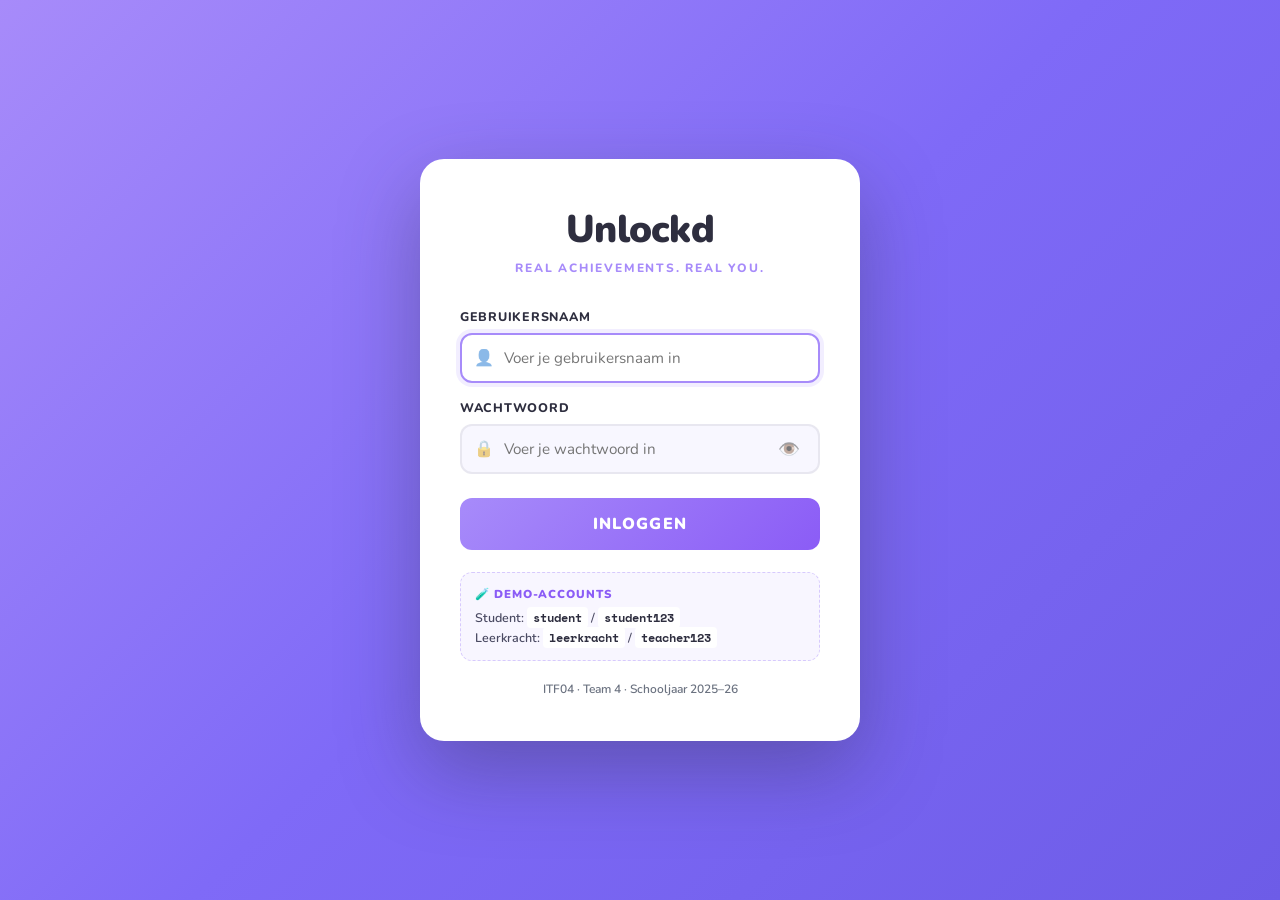
==== achievements.html @ dc53a1f3 "added frontend files from group members" ====
<!DOCTYPE html>
<html lang="nl">
<head>
    <meta charset="UTF-8">
    <meta name="viewport" content="width=device-width, initial-scale=1.0">
    <title>Unlockd – Student Dashboard</title>
    <link rel="stylesheet" href="interface.css">
    <script>
        // TOEGANGSCONTROLE: studenten OF leerkracht-in-preview-modus
        (function () {
            try {
                const sessionData = localStorage.getItem('unlockd_user');
                if (!sessionData) { window.location.replace('login.html'); return; }
                const u = JSON.parse(sessionData);
                if (!u || !u.role) {
                    localStorage.removeItem('unlockd_user');
                    window.location.replace('login.html'); return;
                }
                if (u.role === 'teacher') {
                    if (localStorage.getItem('unlockd_teacher_preview') !== '1') {
                        window.location.replace('teacher.html'); return;
                    }
                    return;
                }
                if (u.role !== 'student') {
                    localStorage.removeItem('unlockd_user');
                    window.location.replace('login.html');
                }
            } catch (e) {
                localStorage.removeItem('unlockd_user');
                window.location.replace('login.html');
            }
        })();
    </script>
    <style>
        .teacher-preview-banner {
            background: linear-gradient(135deg, #3B82F6 0%, #2563EB 100%);
            color: #fff;
            padding: 12px 24px;
            display: flex;
            align-items: center;
            justify-content: space-between;
            gap: 16px;
            flex-wrap: wrap;
            font-weight: 700;
            font-size: 0.9rem;
            box-shadow: 0 4px 12px rgba(59,130,246,0.25);
            position: sticky;
            top: 0;
            z-index: 1100;
        }
        .teacher-preview-banner .preview-info { display: flex; align-items: center; gap: 10px; }
        .teacher-preview-banner .preview-info .preview-icon { font-size: 1.2rem; }
        .teacher-preview-banner .btn-back {
            background: rgba(255,255,255,0.2);
            border: 1px solid rgba(255,255,255,0.4);
            color: #fff;
            font-family: 'Nunito', sans-serif;
            font-weight: 800;
            padding: 8px 16px;
            border-radius: var(--r-pill);
            cursor: pointer;
            transition: all 0.2s;
            text-transform: uppercase;
            letter-spacing: 0.06em;
            font-size: 0.78rem;
        }
        .teacher-preview-banner .btn-back:hover { background: rgba(255,255,255,0.3); transform: translateY(-1px); }
    </style>
</head>
<body>

    <div id="app-container">
        <div id="teacher-preview-banner" class="teacher-preview-banner" style="display:none;">
            <div class="preview-info">
                <span class="preview-icon">👁️</span>
                <span>Voorvertoning Student-weergave — Je bekijkt nu hoe het dashboard er voor studenten uitziet.</span>
            </div>
            <button class="btn-back" onclick="exitStudentPreview()">⬅ Terug naar Dashboard</button>
        </div>

        <nav class="topnav">
            <div class="topnav-inner">
                <div class="nav-left">
                    <img src="Unlockd_logo_no_background1.png" alt="Unlockd" class="nav-logo" onerror="this.style.display='none'">
                    <span class="nav-class-tag">ITF04</span>
                    <span class="nav-role-badge">🎓 Student</span>
                </div>
                <div class="nav-right">
                    <span class="nav-user" id="nav-user">Student</span>
                    <div class="nav-menu">
                        <button class="nav-menu-btn" onclick="toggleUserMenu()">⚙️</button>
                        <div class="user-dropdown" id="user-dropdown">
                            <a href="#" onclick="editProfile(event)">👤 Mijn Profiel</a>
                            <a href="#" onclick="showHelp(event)">❓ Hulp</a>
                            <hr>
                            <a href="login.html" onclick="logout(event)" class="logout-link">🚪 Uitloggen</a>
                        </div>
                    </div>
                </div>
            </div>
        </nav>

        <div class="container">
            <div class="hero">
                <div class="hero-left">
                    <div class="hero-eyebrow">Jouw Dashboard</div>
                    <h1>Achievements <span class="accent">ontdekken</span><br>& je potentieel <span class="accent">unlocken</span></h1>
                    <p class="hero-sub">Volg je voortgang, behaal badges en word de beste versie van jezelf.</p>
                </div>
                <div class="hero-logo-wrap">
                    <img src="Unlockd_logo_no_background1.png" alt="Unlockd" class="hero-logo" onerror="this.style.display='none'">
                </div>
            </div>

            <div class="stats-row">
                <div class="stat-card"><div class="stat-icon-wrap green">✅</div><div class="stat-info"><span class="stat-num" id="cnt-done">0</span><span class="stat-lbl">Behaald</span></div></div>
                <div class="stat-card"><div class="stat-icon-wrap purple">🔄</div><div class="stat-info"><span class="stat-num" id="cnt-progress">0</span><span class="stat-lbl">Bezig</span></div></div>
                <div class="stat-card"><div class="stat-icon-wrap grey">🔒</div><div class="stat-info"><span class="stat-num" id="cnt-locked">0</span><span class="stat-lbl">Vergrendeld</span></div></div>
                <div class="stat-card"><div class="stat-icon-wrap amber">🏆</div><div class="stat-info"><span class="stat-num" id="cnt-total">0</span><span class="stat-lbl">Totaal</span></div></div>
            </div>

            <div class="toolbar">
                <div class="search-wrap">
                    <span class="search-icon">🔍</span>
                    <input class="search-input" type="text" placeholder="Zoek achievement..." id="search-input" oninput="applyFilters()">
                </div>
                <div class="filter-bar">
                    <button class="filter active" onclick="setFilter('all', this)">Alle</button>
                    <button class="filter" onclick="setFilter('done', this)">✅ Behaald</button>
                    <button class="filter" onclick="setFilter('progress', this)">🔄 Bezig</button>
                    <button class="filter" onclick="setFilter('locked', this)">🔒 Vergrendeld</button>
                </div>
            </div>

            <div class="sections" id="sections"></div>
        </div>

        <footer class="site-footer">
            <img src="Unlockd_logo_no_background1.png" alt="Unlockd" class="footer-logo" onerror="this.style.display='none'">
            <span class="footer-text">ITF04 · Team 4 · Schooljaar 2025–26 | Unlockd v1.0</span>
        </footer>
    </div>

    <div id="modal-overlay" class="modal-overlay" onclick="closeAllModals()"></div>

    <div id="profile-modal" class="modal">
        <div class="modal-content">
            <div class="modal-header"><h2>👤 Mijn Profiel</h2><button class="modal-close" onclick="closeModal('profile-modal')">✕</button></div>
            <div class="modal-body">
                <div class="form-group"><label>Voornaam</label><input class="form-input" type="text" id="profile-firstname" placeholder="Voornaam"></div>
                <div class="form-group"><label>Achternaam</label><input class="form-input" type="text" id="profile-lastname" placeholder="Achternaam"></div>
                <div class="form-group"><label>Gebruikersnaam</label><input class="form-input" type="text" id="profile-username" disabled></div>
            </div>
            <div class="modal-footer">
                <button class="btn-secondary" onclick="closeModal('profile-modal')">Sluiten</button>
                <button class="btn-primary" onclick="saveProfile(event)">Opslaan</button>
            </div>
        </div>
    </div>

    <script>
        const currentUser = JSON.parse(localStorage.getItem('unlockd_user') || '{}');
        const isTeacherPreview = currentUser.role === 'teacher' && localStorage.getItem('unlockd_teacher_preview') === '1';

        if (isTeacherPreview) {
            document.getElementById('nav-user').textContent = '👁️ ' + (currentUser.name || 'Leerkracht') + ' (preview)';
            document.getElementById('teacher-preview-banner').style.display = 'flex';
        } else {
            document.getElementById('nav-user').textContent = '👨‍🎓 ' + currentUser.name;
        }

        function exitStudentPreview() {
            localStorage.removeItem('unlockd_teacher_preview');
            window.location.replace('teacher.html');
        }

        const achievementsData = [
            { id: 1,  title: 'De Doorzetter',      status: 'progress', category: '📚 Academisch',          icon: '📈', desc: '3 toetsen op rij verbeterd',             progress: 66  },
            { id: 2,  title: 'Topscore',            status: 'done',     category: '📚 Academisch',          icon: '🎯', desc: '90% of hoger op een toets',              progress: 100 },
            { id: 3,  title: 'Constante Kracht',    status: 'locked',   category: '📚 Academisch',          icon: '💪', desc: '5 toetsen op rij boven 75%',             progress: 0   },
            { id: 4,  title: 'Deadline Master',     status: 'locked',   category: '📚 Academisch',          icon: '⏰', desc: '10 opdrachten op tijd',                  progress: 0   },
            { id: 5,  title: 'Perfecte Planning',   status: 'locked',   category: '📚 Academisch',          icon: '📅', desc: 'Maand lang alles op tijd',               progress: 0   },
            { id: 6,  title: 'De Studiekrijger',    status: 'locked',   category: '📚 Academisch',          icon: '📖', desc: '10 uur extra zelfstudie',                progress: 0   },
            { id: 7,  title: 'De Vakexpert',        status: 'locked',   category: '📚 Academisch',          icon: '🏅', desc: 'Beste score van de klas',                progress: 0   },
            { id: 8,  title: 'De Volhouder',        status: 'locked',   category: '📚 Academisch',          icon: '🛡️', desc: 'Geen opdracht gemist',                   progress: 0   },
            { id: 9,  title: 'De Slimme Strategie', status: 'locked',   category: '📚 Academisch',          icon: '🧠', desc: 'Verbetering met methode',                progress: 0   },
            { id: 10, title: 'Growth Mindset Hero', status: 'done',     category: '💡 Groei & Mindset',    icon: '💎', desc: 'Feedback gevraagd',                      progress: 100 },
            { id: 11, title: 'Foutenmaker',         status: 'locked',   category: '💡 Groei & Mindset',    icon: '😅', desc: 'Fout gedeeld met de klas',               progress: 0   },
            { id: 12, title: 'De Nieuwsgierige',    status: 'locked',   category: '💡 Groei & Mindset',    icon: '🔍', desc: '5 lessen vragen stellen',                progress: 0   },
            { id: 13, title: 'Stap Voor Stap',      status: 'progress', category: '💡 Groei & Mindset',    icon: '🪜', desc: 'Consistente voortgang tonen',            progress: 60  },
            { id: 14, title: 'Comfortzone Crusher', status: 'locked',   category: '💡 Groei & Mindset',    icon: '🚀', desc: 'Buiten je comfortzone gaan',             progress: 0   },
            { id: 15, title: 'Teamplayer',          status: 'progress', category: '🤝 Samenwerking',       icon: '🤝', desc: 'Groepsproject actief bijdragen',         progress: 40  },
            { id: 16, title: 'De Helper',           status: 'locked',   category: '🤝 Samenwerking',       icon: '🙋', desc: 'Klasgenoot geholpen',                    progress: 0   },
            { id: 17, title: 'Respect Master',      status: 'locked',   category: '🤝 Samenwerking',       icon: '🫡', desc: 'Heel semester zonder waarschuwingen',    progress: 0   },
            { id: 18, title: 'De Bruggenbouwer',    status: 'locked',   category: '🤝 Samenwerking',       icon: '🌉', desc: 'Conflicten constructief oplossen',       progress: 0   },
            { id: 19, title: 'Actieve Deelnemer',   status: 'locked',   category: '🤝 Samenwerking',       icon: '✋', desc: 'Regelmatig actief deelnemen',            progress: 0   },
            { id: 20, title: 'De Aanwezige',        status: 'locked',   category: '🏫 Schoolbetrokkenheid',icon: '📋', desc: 'Perfecte aanwezigheid',                  progress: 0   },
            { id: 21, title: 'Punctuality Pro',     status: 'locked',   category: '🏫 Schoolbetrokkenheid',icon: '⌚', desc: 'Altijd op tijd aanwezig',                progress: 0   },
            { id: 22, title: 'De Vertegenwoordiger',status: 'locked',   category: '🏫 Schoolbetrokkenheid',icon: '🗳️', desc: 'Actief in leerlingenraad',               progress: 0   },
            { id: 23, title: 'De Comeback Kid',     status: 'locked',   category: '⭐ Speciaal',           icon: '🔥', desc: 'Sterke verbetering na moeilijke periode',progress: 0   },
            { id: 24, title: 'De Alleskunner',      status: 'locked',   category: '⭐ Speciaal',           icon: '🌟', desc: 'Goed in meerdere vakken tegelijk',       progress: 0   },
            { id: 25, title: 'De Legende',          status: 'locked',   category: '⭐ Speciaal',           icon: '👑', desc: 'Uitzonderlijke prestatie behaald',       progress: 0   }
        ];

        let currentFilter = 'all';

        function renderAchievements() {
            const container = document.getElementById('sections');
            const categories = {};
            achievementsData.forEach(a => {
                if (!categories[a.category]) categories[a.category] = [];
                categories[a.category].push(a);
            });
            container.innerHTML = '';
            Object.entries(categories).forEach(([cat, items]) => {
                const sec = document.createElement('div');
                sec.className = 'section-block';
                sec.innerHTML = `
                    <div class="section-label">
                        <h2>${cat}</h2>
                        <div class="section-line"></div>
                        <span class="section-count">${items.length}</span>
                    </div>
                    <div class="grid"></div>
                `;
                container.appendChild(sec);
                const grid = sec.querySelector('.grid');
                items.forEach((a, i) => {
                    const card = buildCard(a);
                    card.style.animationDelay = (i * 0.06) + 's';
                    grid.appendChild(card);
                });
            });
            applyFilters();
        }

        function buildCard(a) {
            const card = document.createElement('div');
            card.className = `card card-${a.status}`;
            card.dataset.status = a.status;
            card.dataset.title  = a.title.toLowerCase();
            const progressHTML = a.status === 'progress' ? `
                <div class="divider"></div>
                <div>
                    <div class="prog-meta"><span>Voortgang</span><span>${a.progress}%</span></div>
                    <div class="prog-track"><div class="prog-fill" style="width:${a.progress}%"></div></div>
                </div>` : '';
            const badgeLabel = a.status === 'done' ? '✅ Behaald' : a.status === 'progress' ? '🔄 Bezig' : '🔒 Vergrendeld';
            card.innerHTML = `
                <div class="card-top">
                    <div class="icon-wrap">${a.icon}</div>
                    <span class="badge badge-${a.status}">${badgeLabel}</span>
                </div>
                <div class="card-title">${a.title}</div>
                <div class="card-desc">${a.desc}</div>
                ${progressHTML}
            `;
            return card;
        }

        function setFilter(status, el) {
            currentFilter = status;
            document.querySelectorAll('.filter').forEach(f => f.classList.remove('active'));
            el.classList.add('active');
            applyFilters();
        }

        function applyFilters() {
            const search = (document.getElementById('search-input')?.value || '').toLowerCase();
            let done = 0, progress = 0, locked = 0, total = 0;
            document.querySelectorAll('.card').forEach(card => {
                const matchFilter = currentFilter === 'all' || card.dataset.status === currentFilter;
                const matchSearch = !search || card.dataset.title.includes(search);
                const show = matchFilter && matchSearch;
                card.style.display = show ? '' : 'none';
                if (show) {
                    if (card.dataset.status === 'done') done++;
                    else if (card.dataset.status === 'progress') progress++;
                    else locked++;
                    total++;
                }
            });
            document.getElementById('cnt-done').textContent     = done;
            document.getElementById('cnt-progress').textContent  = progress;
            document.getElementById('cnt-locked').textContent    = locked;
            document.getElementById('cnt-total').textContent     = total;
        }

        function toggleUserMenu() { document.getElementById('user-dropdown').classList.toggle('active'); }
        document.addEventListener('click', e => {
            if (!e.target.closest('.nav-menu')) {
                document.getElementById('user-dropdown').classList.remove('active');
            }
        });

        function editProfile(event) {
            event.preventDefault();
            document.getElementById('profile-username').value = currentUser.username;
            openModal('profile-modal');
            toggleUserMenu();
        }
        function showHelp(event) {
            event.preventDefault();
            alert('📖 Hulp – Unlockd\n\n1. Achievements zijn doelen om te behalen.\n2. Je krijgt badges als je succesvol bent.\n3. Spreek je leerkracht aan voor feedback.\n\nVragen? Mail naar: support@unlockd.nl');
            toggleUserMenu();
        }
        function logout(event) {
            if (event) event.preventDefault();
            if (confirm('⚠️ Weet je zeker dat je wilt uitloggen?')) {
                localStorage.removeItem('unlockd_user');
                localStorage.removeItem('unlockd_teacher_preview');
                window.location.replace('login.html');
            }
        }
        function saveProfile(event) {
            event.preventDefault();
            const fn = document.getElementById('profile-firstname').value;
            const ln = document.getElementById('profile-lastname').value;
            if (fn && ln) { alert(`✅ Profiel opgeslagen: ${fn} ${ln}`); closeModal('profile-modal'); }
            else { alert('❌ Vul alle velden in.'); }
        }
        function openModal(id) {
            document.getElementById('modal-overlay').style.display = 'block';
            document.getElementById(id).style.display = 'flex';
        }
        function closeModal(id) {
            document.getElementById(id).style.display = 'none';
            document.getElementById('modal-overlay').style.display = 'none';
        }
        function closeAllModals() {
            document.querySelectorAll('.modal').forEach(m => m.style.display = 'none');
            document.getElementById('modal-overlay').style.display = 'none';
        }

        document.addEventListener('DOMContentLoaded', renderAchievements);
    </script>
</body>
</html>
---- interface.css ----
/* ════════════════════════════════════════════════════════════════════════
   UNLOCKD INTERFACE – Professional Design System
   Brand: #A78BFA (Soft Purple) · #2E2E3F (Deep Slate)
   ════════════════════════════════════════════════════════════════════════ */

@import url('https://fonts.googleapis.com/css2?family=Nunito:wght@400;600;700;800;900&family=Space+Mono:wght@400;700&display=swap');

/* ════════════════════════════════
   ROOT – BRAND TOKENS
════════════════════════════════ */
:root {
    --brand:         #A78BFA;
    --brand-light:   #C4B0FC;
    --brand-dark:    #8B5CF6;
    
    --slate:         #2E2E3F;
    --slate-light:   #4A4A62;
    --slate-lighter: #6B7280;

    --bg:            #F8F7FF;
    --surface:       #FFFFFF;
    --surface-hover: #FCFBFF;
    --surface-dark:  #F1F0F6;

    --border:        rgba(167, 139, 250, 0.2);
    --border-card:   rgba(46, 46, 63, 0.08);
    --border-focus:  var(--brand);

    --green:         #10B981;
    --green-bg:      rgba(16, 185, 129, 0.1);
    --green-border:  rgba(16, 185, 129, 0.25);

    --amber:         #F59E0B;
    --amber-bg:      rgba(245, 158, 11, 0.1);
    --amber-border:  rgba(245, 158, 11, 0.25);

    --blue:          #3B82F6;
    --blue-bg:       rgba(59, 130, 246, 0.1);

    --red:           #EF4444;
    --red-bg:        rgba(239, 68, 68, 0.1);

    --r-sm:          12px;
    --r-md:          16px;
    --r-lg:          24px;
    --r-pill:        999px;

    --shadow-sm:     0 4px 12px rgba(46, 46, 63, 0.04);
    --shadow-md:     0 8px 24px rgba(46, 46, 63, 0.08);
    --shadow-lg:     0 20px 40px rgba(46, 46, 63, 0.12);
    --shadow-hover:  0 20px 40px rgba(167, 139, 250, 0.15);
    
    --smooth:        all 0.3s cubic-bezier(0.25, 0.8, 0.25, 1);
}

/* ════════════════════════════════
   RESET & GLOBAL
════════════════════════════════ */
*,
*::before,
*::after {
    box-sizing: border-box;
    margin: 0;
    padding: 0;
}

html {
    scroll-behavior: smooth;
}

body {
    font-family: 'Nunito', system-ui, -apple-system, sans-serif;
    background: var(--bg);
    color: var(--slate-light);
    min-height: 100vh;
    -webkit-font-smoothing: antialiased;
    background-image:
        radial-gradient(circle at 15% 0%, rgba(167, 139, 250, 0.15) 0%, transparent 40%),
        radial-gradient(circle at 85% 100%, rgba(167, 139, 250, 0.1) 0%, transparent 40%);
    background-attachment: fixed;
}


/* ════════════════════════════════
   LOGIN SCREEN
════════════════════════════════ */
.login-screen {
    position: fixed;
    top: 0;
    left: 0;
    right: 0;
    bottom: 0;
    background: linear-gradient(135deg, #A78BFA 0%, #7F6AF7 100%);
    display: flex;
    align-items: center;
    justify-content: center;
    z-index: 9999;
    min-height: 100vh;
}

.login-card {
    background: var(--surface);
    border-radius: var(--r-lg);
    padding: 48px;
    max-width: 420px;
    width: 90%;
    box-shadow: 0 20px 60px rgba(46, 46, 63, 0.3);
    text-align: center;
}

.login-logo {
    height: 80px;
    width: auto;
    margin-bottom: 24px;
}

.login-card h1 {
    font-size: 2.5rem;
    font-weight: 900;
    color: var(--slate);
    margin-bottom: 8px;
}

.login-subtitle {
    color: var(--brand);
    font-size: 0.95rem;
    font-weight: 700;
    letter-spacing: 0.1em;
    text-transform: uppercase;
    margin-bottom: 32px;
}

.login-form {
    display: flex;
    flex-direction: column;
    gap: 16px;
}

.form-group {
    text-align: left;
}

.form-group label {
    display: block;
    font-size: 0.85rem;
    font-weight: 800;
    color: var(--slate);
    margin-bottom: 8px;
    text-transform: uppercase;
    letter-spacing: 0.05em;
}

.form-input,
.form-select {
    width: 100%;
    padding: 12px 16px;
    border: 2px solid var(--border-card);
    border-radius: var(--r-sm);
    font-family: 'Nunito', sans-serif;
    font-size: 0.95rem;
    color: var(--slate);
    transition: var(--smooth);
}

.form-input:focus,
.form-select:focus {
    outline: none;
    border-color: var(--brand);
    box-shadow: 0 0 0 4px rgba(167, 139, 250, 0.2);
}

.btn-login {
    padding: 14px 24px;
    background: linear-gradient(135deg, #A78BFA 0%, #8B5CF6 100%);
    color: white;
    border: none;
    border-radius: var(--r-sm);
    font-family: 'Nunito', sans-serif;
    font-size: 0.95rem;
    font-weight: 800;
    cursor: pointer;
    transition: var(--smooth);
    text-transform: uppercase;
    letter-spacing: 0.05em;
    margin-top: 8px;
}

.btn-login:hover {
    transform: translateY(-2px);
    box-shadow: 0 8px 24px rgba(167, 139, 250, 0.4);
}

.demo-buttons {
    display: flex;
    gap: 12px;
    margin-top: 16px;
}

.btn-demo {
    flex: 1;
    padding: 10px 14px;
    background: var(--surface-dark);
    color: var(--slate);
    border: 2px solid var(--border-card);
    border-radius: var(--r-sm);
    font-family: 'Nunito', sans-serif;
    font-size: 0.8rem;
    font-weight: 700;
    cursor: pointer;
    transition: var(--smooth);
}

.btn-demo:hover {
    border-color: var(--brand);
    background: rgba(167, 139, 250, 0.1);
}

.login-screen.hidden {
    display: none;
}

/* ════════════════════════════════
   ROLE BADGE
════════════════════════════════ */
.nav-role-badge {
    font-size: 0.65rem;
    font-weight: 800;
    letter-spacing: 0.1em;
    text-transform: uppercase;
    padding: 6px 12px;
    border-radius: var(--r-pill);
    background: rgba(167, 139, 250, 0.1);
    color: var(--brand-dark);
    border: 1px solid var(--border);
    margin-left: 8px;
}

.nav-role-badge.teacher {
    background: rgba(59, 130, 246, 0.1);
    color: #1e40af;
    border-color: rgba(59, 130, 246, 0.2);
}

/* ════════════════════════════════
   TEACHER VIEW STYLING
════════════════════════════════ */
.hero-teacher {
    background: linear-gradient(135deg, rgba(59, 130, 246, 0.1) 0%, rgba(167, 139, 250, 0.05) 100%);
    border: 2px solid rgba(59, 130, 246, 0.2);
    border-radius: var(--r-lg);
    padding: 40px;
    margin-bottom: 32px;
}

.teacher-badge {
    display: inline-flex;
    align-items: center;
    gap: 6px;
    font-size: 0.75rem;
    font-weight: 800;
    background: #3B82F6;
    color: white;
    padding: 6px 12px;
    border-radius: var(--r-pill);
    margin-bottom: 16px;
}

/* ════════════════════════════════
   TOPNAV
════════════════════════════════ */
.topnav {
    background: rgba(167, 139, 250, 0.14);
    backdrop-filter: blur(16px);
    -webkit-backdrop-filter: blur(16px);
    border-bottom: 1px solid rgba(167, 139, 250, 0.18);
    position: sticky;
    top: 0;
    z-index: 1000;
    box-shadow: var(--shadow-sm);
}

.topnav-inner {
    max-width: 1140px;
    margin: 0 auto;
    height: 70px;
    padding: 0 24px;
    display: flex;
    align-items: center;
    justify-content: space-between;
}

.nav-left,
.nav-right {
    display: flex;
    align-items: center;
    gap: 16px;
}

.nav-logo {
    height: 38px;
    width: auto;
    transition: var(--smooth);
    cursor: pointer;
}

.nav-logo:hover {
    transform: scale(1.05);
}

.nav-class-tag {
    font-size: 0.75rem;
    font-weight: 800;
    letter-spacing: 0.08em;
    text-transform: uppercase;
    padding: 8px 14px;
    border-radius: var(--r-pill);
    background: rgba(167, 139, 250, 0.1);
    color: var(--brand-dark);
    border: 1px solid var(--border);
}

.nav-user {
    font-size: 0.85rem;
    font-weight: 800;
    color: var(--slate);
    text-transform: uppercase;
    letter-spacing: 0.05em;
}

.nav-menu {
    position: relative;
}

.nav-menu-btn {
    background: var(--surface);
    border: 2px solid var(--border-card);
    border-radius: var(--r-sm);
    width: 40px;
    height: 40px;
    display: flex;
    align-items: center;
    justify-content: center;
    cursor: pointer;
    font-size: 1.2rem;
    transition: var(--smooth);
}

.nav-menu-btn:hover {
    border-color: var(--brand);
    background: var(--surface-hover);
}

.user-dropdown {
    position: absolute;
    top: 100%;
    right: 0;
    background: var(--surface);
    border: 1px solid var(--border-card);
    border-radius: var(--r-md);
    margin-top: 8px;
    box-shadow: var(--shadow-lg);
    min-width: 200px;
    opacity: 0;
    visibility: hidden;
    transform: translateY(-10px);
    transition: var(--smooth);
    z-index: 999;
}

.user-dropdown.active {
    opacity: 1;
    visibility: visible;
    transform: translateY(0);
}

.user-dropdown a {
    display: block;
    padding: 14px 18px;
    color: var(--slate);
    text-decoration: none;
    font-weight: 700;
    font-size: 0.9rem;
    transition: var(--smooth);
    border-left: 3px solid transparent;
}

.user-dropdown a:hover {
    background: var(--surface-dark);
    border-left-color: var(--brand);
    color: var(--brand);
}

.user-dropdown hr {
    border: none;
    border-top: 1px solid var(--border-card);
    margin: 8px 0;
}

.logout-link {
    color: var(--red);
}

.logout-link:hover {
    background: var(--red-bg);
    border-left-color: var(--red);
}

/* ════════════════════════════════
   CONTAINER & MAIN LAYOUT
════════════════════════════════ */
.container {
    max-width: 1140px;
    margin: 0 auto;
    padding: 0 24px;
}

/* ════════════════════════════════
   HERO SECTION
════════════════════════════════ */
.hero {
    padding: 80px 0 60px;
    display: flex;
    align-items: center;
    justify-content: space-between;
    gap: 40px;
    flex-wrap: wrap;
}

.hero-teacher {
    justify-content: flex-start;
}

.hero-left {
    flex: 1;
    min-width: 300px;
}

.hero-eyebrow {
    display: inline-flex;
    align-items: center;
    gap: 8px;
    font-size: 0.8rem;
    font-weight: 800;
    letter-spacing: 0.1em;
    text-transform: uppercase;
    color: var(--brand-dark);
    background: rgba(167, 139, 250, 0.15);
    padding: 6px 16px;
    border-radius: var(--r-pill);
    margin-bottom: 24px;
}

.hero h1 {
    font-size: clamp(2rem, 6vw, 3.5rem);
    font-weight: 900;
    letter-spacing: -0.03em;
    line-height: 1.2;
    color: var(--slate);
    margin-bottom: 16px;
}

.hero h1 .accent {
    color: var(--brand);
}

.hero-sub {
    font-size: 1.05rem;
    color: var(--slate-light);
    font-weight: 600;
    line-height: 1.6;
    max-width: 480px;
}

.hero-logo-wrap {
    flex-shrink: 0;
}

.hero-logo {
    width: 240px;
    height: auto;
    filter: drop-shadow(0 16px 32px rgba(167, 139, 250, 0.2));
    animation: float 5s ease-in-out infinite;
}

@keyframes float {
    0%, 100% { transform: translateY(0px); }
    50% { transform: translateY(-12px); }
}

/* ════════════════════════════════
   STATS ROW
════════════════════════════════ */
.stats-row {
    max-width: 1140px;
    margin: 48px auto;
    padding: 0 24px;
    display: flex;
    gap: 16px;
    flex-wrap: wrap;
}

.stat-card {
    background: var(--surface);
    border: 1px solid var(--border-card);
    border-radius: var(--r-lg);
    padding: 24px;
    display: flex;
    align-items: center;
    gap: 16px;
    box-shadow: var(--shadow-sm);
    transition: var(--smooth);
    flex: 1;
    min-width: 180px;
}

.stat-card:hover {
    transform: translateY(-4px);
    box-shadow: var(--shadow-md);
    border-color: var(--border);
}

.stat-icon-wrap {
    width: 52px;
    height: 52px;
    border-radius: var(--r-sm);
    display: flex;
    align-items: center;
    justify-content: center;
    font-size: 1.6rem;
    flex-shrink: 0;
}

.stat-icon-wrap.green { background: var(--green-bg); border: 1px solid var(--green-border); }
.stat-icon-wrap.purple { background: rgba(167, 139, 250, 0.15); border: 1px solid var(--border); }
.stat-icon-wrap.grey { background: #F1F5F9; border: 1px solid #E2E8F0; }
.stat-icon-wrap.amber { background: var(--amber-bg); border: 1px solid var(--amber-border); }
.stat-icon-wrap.blue { background: var(--blue-bg); border: 1px solid rgba(59, 130, 246, 0.2); }

.stat-info {
    display: flex;
    flex-direction: column;
}

.stat-num {
    font-size: 1.8rem;
    font-weight: 900;
    color: var(--slate);
    font-family: 'Space Mono', monospace;
    line-height: 1;
}

.stat-lbl {
    font-size: 0.75rem;
    font-weight: 800;
    color: var(--slate-light);
    margin-top: 4px;
    text-transform: uppercase;
    letter-spacing: 0.05em;
}

/* ════════════════════════════════
   TOOLBAR
════════════════════════════════ */
.toolbar {
    max-width: 1140px;
    margin: 0 auto 40px;
    padding: 0 24px;
    display: flex;
    align-items: center;
    gap: 16px;
    flex-wrap: wrap;
}

.toolbar-teacher {
    background: rgba(167, 139, 250, 0.05);
    border: 1px solid rgba(167, 139, 250, 0.1);
    border-radius: var(--r-md);
    padding: 20px 24px;
    margin: 0 auto 40px;
    max-width: 1140px;
}

.search-wrap {
    flex: 1;
    min-width: 240px;
    max-width: 380px;
    position: relative;
}

.search-icon {
    position: absolute;
    left: 16px;
    top: 50%;
    transform: translateY(-50%);
    font-size: 1rem;
    color: var(--slate-light);
}

.search-input {
    width: 100%;
    padding: 14px 16px 14px 44px;
    background: var(--surface);
    border: 2px solid var(--border-card);
    border-radius: var(--r-pill);
    color: var(--slate);
    font-family: 'Nunito', sans-serif;
    font-size: 0.95rem;
    font-weight: 700;
    outline: none;
    transition: var(--smooth);
    box-shadow: var(--shadow-sm);
}

.search-input:focus {
    border-color: var(--brand);
    box-shadow: 0 0 0 4px rgba(167, 139, 250, 0.2);
}

.filter-bar,
.teacher-tools {
    display: flex;
    gap: 12px;
    flex-wrap: wrap;
}

.filter {
    padding: 10px 20px;
    border-radius: var(--r-pill);
    background: var(--surface);
    border: 2px solid var(--border-card);
    color: var(--slate-light);
    font-family: 'Nunito', sans-serif;
    font-size: 0.85rem;
    font-weight: 800;
    cursor: pointer;
    transition: var(--smooth);
    box-shadow: var(--shadow-sm);
    text-transform: uppercase;
    letter-spacing: 0.05em;
}

.filter:hover {
    border-color: var(--brand);
    color: var(--brand-dark);
}

.filter.active {
    background: var(--brand);
    border-color: var(--brand);
    color: #fff;
    box-shadow: 0 4px 16px rgba(167, 139, 250, 0.4);
}

.filter-select {
    padding: 10px 14px;
    border-radius: var(--r-sm);
    background: var(--surface);
    border: 2px solid var(--border-card);
    color: var(--slate);
    font-family: 'Nunito', sans-serif;
    font-size: 0.85rem;
    font-weight: 700;
    cursor: pointer;
    transition: var(--smooth);
}

.filter-select:hover,
.filter-select:focus {
    border-color: var(--brand);
    outline: none;
}

.btn-primary,
.btn-secondary,
.btn-new {
    padding: 10px 18px;
    border-radius: var(--r-sm);
    border: none;
    font-family: 'Nunito', sans-serif;
    font-size: 0.85rem;
    font-weight: 800;
    text-transform: uppercase;
    letter-spacing: 0.05em;
    cursor: pointer;
    transition: var(--smooth);
    box-shadow: var(--shadow-sm);
}

.btn-primary {
    background: var(--brand);
    color: #fff;
}

.btn-primary:hover {
    background: var(--brand-dark);
    transform: translateY(-2px);
    box-shadow: 0 6px 16px rgba(167, 139, 250, 0.3);
}

.btn-secondary {
    background: var(--surface);
    color: var(--slate);
    border: 2px solid var(--border-card);
}

.btn-secondary:hover {
    border-color: var(--brand);
    color: var(--brand-dark);
    background: var(--surface-hover);
}

.btn-new {
    background: var(--brand);
    color: white;
    margin-left: auto;
}

.btn-new:hover {
    background: var(--brand-dark);
    transform: translateY(-2px);
    box-shadow: 0 6px 16px rgba(167, 139, 250, 0.3);
}

.btn-action {
    padding: 8px 12px;
    background: var(--brand);
    color: white;
    border: none;
    border-radius: var(--r-sm);
    font-family: 'Nunito', sans-serif;
    font-size: 0.8rem;
    font-weight: 800;
    cursor: pointer;
    transition: var(--smooth);
}

.btn-action:hover {
    background: var(--brand-dark);
}

.btn-tiny {
    background: none;
    border: none;
    font-size: 1rem;
    cursor: pointer;
    transition: var(--smooth);
    padding: 4px;
}

.btn-tiny:hover {
    transform: scale(1.2);
}

/* ════════════════════════════════
   SECTIONS & GRID
════════════════════════════════ */
.sections {
    max-width: 1140px;
    margin: 0 auto;
    padding: 0 24px;
}

.section-block {
    margin-bottom: 48px;
}

.section-label {
    display: flex;
    align-items: center;
    gap: 16px;
    margin-bottom: 24px;
}

.section-label h2 {
    font-size: 1.1rem;
    font-weight: 900;
    color: var(--slate);
    text-transform: uppercase;
    letter-spacing: 0.08em;
    white-space: nowrap;
}

.section-line {
    flex: 1;
    height: 2px;
    background: rgba(167, 139, 250, 0.2);
    border-radius: 2px;
}

.section-count {
    font-family: 'Space Mono', monospace;
    font-size: 0.8rem;
    font-weight: 700;
    color: var(--brand-dark);
    background: rgba(167, 139, 250, 0.15);
    padding: 4px 12px;
    border-radius: var(--r-pill);
}

.btn-close-detail {
    background: none;
    border: none;
    font-size: 1.4rem;
    color: var(--slate-light);
    cursor: pointer;
    transition: var(--smooth);
}

.btn-close-detail:hover {
    color: var(--red);
}

.grid {
    display: grid;
    grid-template-columns: repeat(auto-fill, minmax(300px, 1fr));
    gap: 24px;
}

/* ════════════════════════════════
   CARDS
════════════════════════════════ */
.card {
    background: var(--surface);
    border: 1px solid var(--border-card);
    border-radius: var(--r-lg);
    padding: 28px;
    display: flex;
    flex-direction: column;
    gap: 16px;
    transition: var(--smooth);
    position: relative;
    box-shadow: var(--shadow-sm);
    cursor: pointer;
}

.card:hover {
    transform: translateY(-8px);
    box-shadow: var(--shadow-hover);
    border-color: var(--border);
    background: var(--surface-hover);
}

.card-done:hover {
    box-shadow: 0 20px 40px rgba(16, 185, 129, 0.15);
    border-color: var(--green-border);
}

.card-locked {
    opacity: 0.6;
    filter: grayscale(15%);
}

.card-locked:hover {
    transform: translateY(-4px);
    box-shadow: var(--shadow-md);
    opacity: 0.85;
    filter: grayscale(0%);
}

.card-top {
    display: flex;
    align-items: flex-start;
    justify-content: space-between;
    gap: 12px;
}

.icon-wrap {
    width: 52px;
    height: 52px;
    border-radius: var(--r-sm);
    display: flex;
    align-items: center;
    justify-content: center;
    font-size: 1.5rem;
    flex-shrink: 0;
    transition: var(--smooth);
}

.card:hover .icon-wrap {
    transform: scale(1.1) rotate(-5deg);
}

.icon-wrap.blue { background: var(--blue-bg); border: 1px solid rgba(59, 130, 246, 0.2); }
.icon-wrap.green { background: var(--green-bg); border: 1px solid var(--green-border); }
.icon-wrap.gold { background: var(--amber-bg); border: 1px solid var(--amber-border); }
.icon-wrap.orange { background: rgba(234, 88, 12, 0.1); border: 1px solid rgba(234, 88, 12, 0.2); }
.icon-wrap.purple { background: rgba(167, 139, 250, 0.15); border: 1px solid var(--border); }
.icon-wrap.grey { background: #F8FAFC; border: 1px solid #E2E8F0; }

.badge {
    font-size: 0.7rem;
    font-weight: 800;
    text-transform: uppercase;
    letter-spacing: 0.08em;
    padding: 6px 12px;
    border-radius: var(--r-pill);
    flex-shrink: 0;
}

.badge-done { background: var(--green-bg); color: #059669; border: 1px solid var(--green-border); }
.badge-progress { background: rgba(167, 139, 250, 0.15); color: var(--brand-dark); border: 1px solid var(--border); }
.badge-locked { background: #F1F5F9; color: #64748B; border: 1px solid #E2E8F0; }

.card-title {
    font-size: 1.15rem;
    font-weight: 800;
    color: var(--slate);
    letter-spacing: -0.01em;
    margin-top: 4px;
}

.card-desc {
    font-size: 0.95rem;
    color: var(--slate-light);
    line-height: 1.6;
    font-weight: 600;
}

.prog-meta {
    display: flex;
    justify-content: space-between;
    font-size: 0.8rem;
    color: var(--slate-light);
    margin-bottom: 8px;
    font-family: 'Space Mono', monospace;
    font-weight: 700;
}

.prog-track {
    height: 8px;
    background: #F1F5F9;
    border-radius: var(--r-pill);
    overflow: hidden;
}

.prog-fill {
    height: 100%;
    border-radius: var(--r-pill);
    background: linear-gradient(90deg, var(--brand), var(--brand-dark));
    transition: width 1s cubic-bezier(0.25, 0.8, 0.25, 1);
}

.divider {
    height: 1px;
    background: #E2E8F0;
    margin-top: auto;
}

/* ════════════════════════════════
   TEACHER CONTENT
════════════════════════════════ */
.teacher-content {
    max-width: 1140px;
    margin: 0 auto;
    padding: 0 24px;
}

.student-table-wrap {
    background: var(--surface);
    border: 1px solid var(--border-card);
    border-radius: var(--r-lg);
    overflow: hidden;
    box-shadow: var(--shadow-sm);
}

.student-table {
    width: 100%;
    border-collapse: collapse;
    font-size: 0.95rem;
}

.student-table thead {
    background: var(--surface-dark);
    border-bottom: 2px solid var(--border-card);
}

.student-table th {
    padding: 18px 20px;
    text-align: left;
    font-weight: 800;
    color: var(--slate);
    text-transform: uppercase;
    letter-spacing: 0.05em;
    font-size: 0.85rem;
}

.student-table tbody tr {
    border-bottom: 1px solid var(--border-card);
    transition: var(--smooth);
}

.student-table tbody tr:hover {
    background: var(--surface-dark);
}

.student-table td {
    padding: 18px 20px;
    color: var(--slate-light);
}

.progress-bar {
    height: 6px;
    background: #F1F5F9;
    border-radius: var(--r-pill);
    overflow: hidden;
}

.progress-bar .progress-fill {
    height: 100%;
    border-radius: var(--r-pill);
    background: linear-gradient(90deg, var(--brand), var(--brand-dark));
}

.achievement-list {
    display: flex;
    flex-direction: column;
    gap: 12px;
}

.ach-item {
    background: var(--surface);
    border: 1px solid var(--border-card);
    border-radius: var(--r-md);
    padding: 18px 20px;
    display: flex;
    align-items: center;
    justify-content: space-between;
    transition: var(--smooth);
}

.ach-item:hover {
    border-color: var(--brand);
    box-shadow: var(--shadow-md);
    background: var(--surface-hover);
}

.ach-header {
    display: flex;
    align-items: center;
    gap: 16px;
    flex: 1;
}

.ach-emoji {
    font-size: 1.8rem;
}

.ach-text h4 {
    font-size: 0.95rem;
    font-weight: 800;
    color: var(--slate);
    margin-bottom: 4px;
}

.ach-text p {
    font-size: 0.85rem;
    color: var(--slate-light);
    font-weight: 600;
}

.ach-actions {
    display: flex;
    gap: 8px;
}

/* ════════════════════════════════
   MODALS
════════════════════════════════ */
.modal-overlay {
    position: fixed;
    top: 0;
    left: 0;
    right: 0;
    bottom: 0;
    background: rgba(46, 46, 63, 0.5);
    z-index: 1500;
    display: none;
}

.modal {
    position: fixed;
    top: 50%;
    left: 50%;
    transform: translate(-50%, -50%);
    z-index: 2000;
    display: none;
    flex-direction: column;
    background: var(--surface);
    border-radius: var(--r-lg);
    box-shadow: 0 40px 80px rgba(46, 46, 63, 0.2);
    width: 90%;
    max-width: 480px;
    max-height: 90vh;
    overflow-y: auto;
}

.modal-content {
    display: flex;
    flex-direction: column;
    height: 100%;
}

.modal-header {
    display: flex;
    align-items: center;
    justify-content: space-between;
    padding: 28px 32px;
    border-bottom: 1px solid var(--border-card);
}

.modal-header h2 {
    font-size: 1.3rem;
    font-weight: 900;
    color: var(--slate);
    margin: 0;
}

.modal-close {
    background: none;
    border: none;
    font-size: 1.6rem;
    color: var(--slate-light);
    cursor: pointer;
    transition: var(--smooth);
    padding: 0;
    width: 32px;
    height: 32px;
    display: flex;
    align-items: center;
    justify-content: center;
}

.modal-close:hover {
    color: var(--red);
    transform: scale(1.1);
}

.modal-body {
    padding: 32px;
    flex: 1;
    overflow-y: auto;
}

.modal-footer {
    padding: 20px 32px;
    border-top: 1px solid var(--border-card);
    display: flex;
    gap: 12px;
    justify-content: flex-end;
}

/* ════════════════════════════════
   FOOTER
════════════════════════════════ */
.site-footer {
    max-width: 1140px;
    margin: 60px auto 0;
    padding: 32px 24px;
    border-top: 1px solid rgba(167, 139, 250, 0.18);
    background: rgba(167, 139, 250, 0.04);
    display: flex;
    align-items: center;
    justify-content: space-between;
    flex-wrap: wrap;
    gap: 16px;
}

.footer-logo {
    height: 32px;
    opacity: 1;
    filter: none;
    transition: var(--smooth);
}

.footer-logo:hover {
    opacity: 1;
}

.footer-text {
    font-size: 0.8rem;
    font-weight: 800;
    color: var(--slate-light);
    letter-spacing: 0.05em;
    text-transform: uppercase;
}

/* ════════════════════════════════
   ANIMATIONS
════════════════════════════════ */
@keyframes fadeUp {
    from {
        opacity: 0;
        transform: translateY(20px);
    }
    to {
        opacity: 1;
        transform: translateY(0);
    }
}

.card {
    animation: fadeUp 0.5s ease backwards;
}

/* ════════════════════════════════
   RESPONSIVE DESIGN
════════════════════════════════ */
@media (max-width: 768px) {
    .hero {
        flex-direction: column;
        text-align: center;
        padding: 60px 0 40px;
    }

    .hero h1 {
        font-size: 2rem;
    }

    .hero-left {
        min-width: unset;
    }

    .hero-logo-wrap {
        order: -1;
    }

    .stats-row {
        gap: 12px;
    }

    .stat-card {
        padding: 16px;
        min-width: 140px;
    }

    .topnav-inner {
        height: auto;
        padding: 12px 16px;
        gap: 12px;
    }

    .nav-left,
    .nav-right {
        gap: 12px;
    }

    .toolbar {
        flex-direction: column;
        align-items: stretch;
    }

    .toolbar-teacher {
        flex-direction: column;
    }

    .toolbar-teacher .teacher-tools {
        flex-direction: column;
    }

    .search-wrap {
        max-width: none;
    }

    .filter-bar,
    .teacher-tools {
        width: 100%;
    }

    .filter,
    .filter-select,
    .btn-primary,
    .btn-secondary {
        width: 100%;
    }

    .section-label {
        flex-wrap: wrap;
    }

    .btn-new {
        margin-left: 0;
        width: 100%;
    }

    .grid {
        grid-template-columns: repeat(auto-fill, minmax(250px, 1fr));
        gap: 16px;
    }

    .modal {
        width: 95%;
        max-width: 95%;
    }

    .student-table {
        font-size: 0.8rem;
    }

    .student-table th,
    .student-table td {
        padding: 12px 10px;
    }

    .modal-footer {
        flex-direction: column;
    }

    .modal-footer button {
        width: 100%;
    }
}

@media (max-width: 480px) {
    .container {
        padding: 0 16px;
    }

    .topnav-inner {
        flex-direction: column;
        height: auto;
    }

    .nav-logo {
        height: 32px;
    }

    .hero h1 {
        font-size: 1.5rem;
    }

    .hero {
        padding: 40px 0 30px;
    }

    .stat-card {
        min-width: 120px;
    }

    .grid {
        grid-template-columns: 1fr;
    }
}
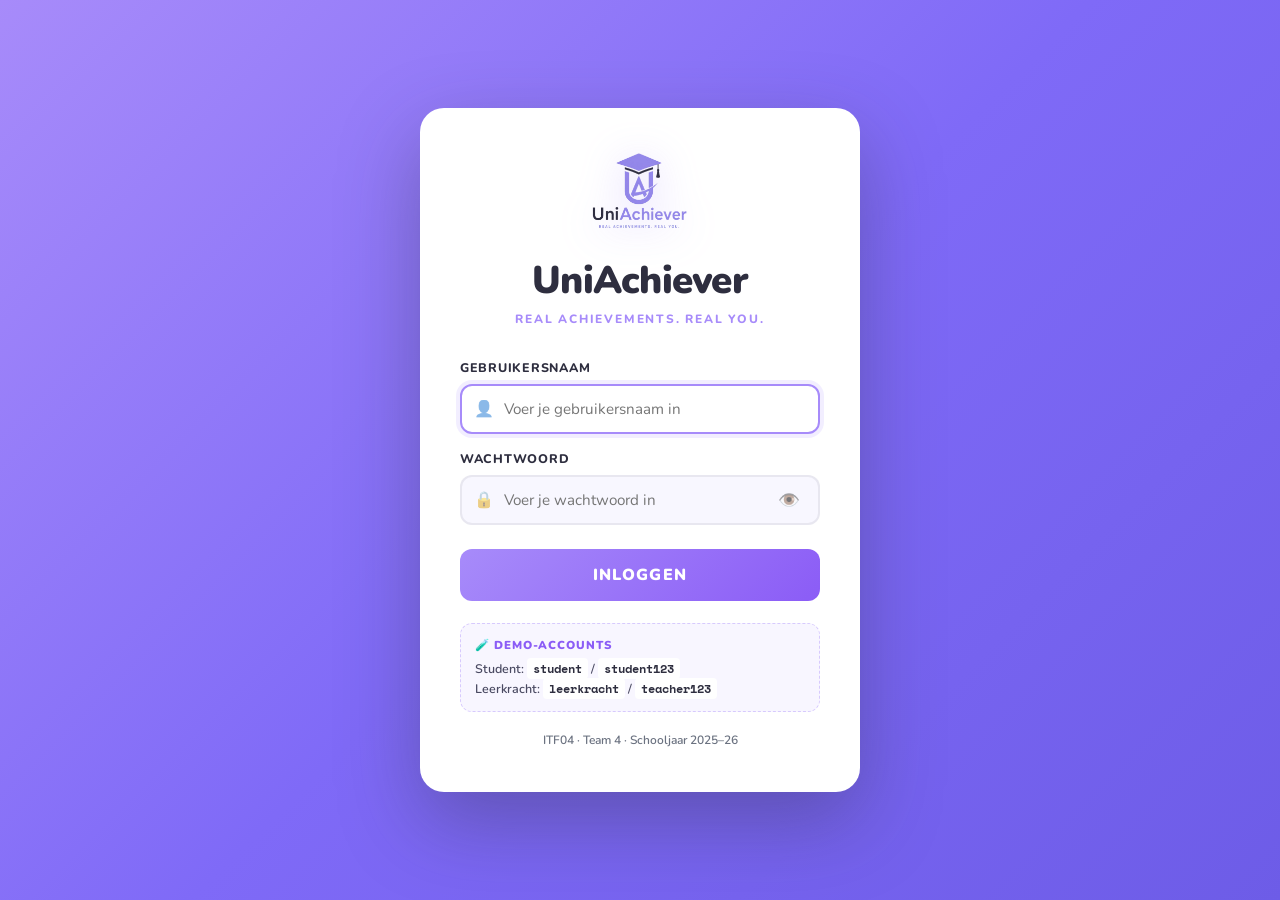
==== commit 2104459d: "Final branding" ====
--- a/achievements.html
+++ b/achievements.html
@@ -3,7 +3,7 @@
 <head>
     <meta charset="UTF-8">
     <meta name="viewport" content="width=device-width, initial-scale=1.0">
-    <title>Unlockd – Student Dashboard</title>
+    <title>UniAchiever – Student Dashboard</title>
     <link rel="stylesheet" href="interface.css">
     <script>
         // TOEGANGSCONTROLE: studenten OF leerkracht-in-preview-modus
@@ -82,7 +82,7 @@
         <nav class="topnav">
             <div class="topnav-inner">
                 <div class="nav-left">
-                    <img src="Unlockd_logo_no_background1.png" alt="Unlockd" class="nav-logo" onerror="this.style.display='none'">
+                    <img src="UniAchiever_logo_no_background1.png" alt="UniAchiever" class="nav-logo" onerror="this.style.display='none'">
                     <span class="nav-class-tag">ITF04</span>
                     <span class="nav-role-badge">🎓 Student</span>
                 </div>
@@ -105,11 +105,11 @@
             <div class="hero">
                 <div class="hero-left">
                     <div class="hero-eyebrow">Jouw Dashboard</div>
-                    <h1>Achievements <span class="accent">ontdekken</span><br>& je potentieel <span class="accent">unlocken</span></h1>
+                    <h1>Achievements <span class="accent">ontdekken</span><br>& je potentieel <span class="accent">bereiken</span></h1>
                     <p class="hero-sub">Volg je voortgang, behaal badges en word de beste versie van jezelf.</p>
                 </div>
                 <div class="hero-logo-wrap">
-                    <img src="Unlockd_logo_no_background1.png" alt="Unlockd" class="hero-logo" onerror="this.style.display='none'">
+                    <img src="UniAchiever_logo_no_background1.png" alt="UniAchiever" class="hero-logo" onerror="this.style.display='none'">
                 </div>
             </div>
 
@@ -137,8 +137,8 @@
         </div>
 
         <footer class="site-footer">
-            <img src="Unlockd_logo_no_background1.png" alt="Unlockd" class="footer-logo" onerror="this.style.display='none'">
-            <span class="footer-text">ITF04 · Team 4 · Schooljaar 2025–26 | Unlockd v1.0</span>
+            <img src="UniAchiever_logo_no_background1.png" alt="UniAchiever" class="footer-logo" onerror="this.style.display='none'">
+            <span class="footer-text">ITF04 · Team 4 · Schooljaar 2025–26 | UniAchiever v1.0</span>
         </footer>
     </div>
 
@@ -159,181 +159,6 @@
         </div>
     </div>
 
-    <script>
-        const currentUser = JSON.parse(localStorage.getItem('unlockd_user') || '{}');
-        const isTeacherPreview = currentUser.role === 'teacher' && localStorage.getItem('unlockd_teacher_preview') === '1';
-
-        if (isTeacherPreview) {
-            document.getElementById('nav-user').textContent = '👁️ ' + (currentUser.name || 'Leerkracht') + ' (preview)';
-            document.getElementById('teacher-preview-banner').style.display = 'flex';
-        } else {
-            document.getElementById('nav-user').textContent = '👨‍🎓 ' + currentUser.name;
-        }
-
-        function exitStudentPreview() {
-            localStorage.removeItem('unlockd_teacher_preview');
-            window.location.replace('teacher.html');
-        }
-
-        const achievementsData = [
-            { id: 1,  title: 'De Doorzetter',      status: 'progress', category: '📚 Academisch',          icon: '📈', desc: '3 toetsen op rij verbeterd',             progress: 66  },
-            { id: 2,  title: 'Topscore',            status: 'done',     category: '📚 Academisch',          icon: '🎯', desc: '90% of hoger op een toets',              progress: 100 },
-            { id: 3,  title: 'Constante Kracht',    status: 'locked',   category: '📚 Academisch',          icon: '💪', desc: '5 toetsen op rij boven 75%',             progress: 0   },
-            { id: 4,  title: 'Deadline Master',     status: 'locked',   category: '📚 Academisch',          icon: '⏰', desc: '10 opdrachten op tijd',                  progress: 0   },
-            { id: 5,  title: 'Perfecte Planning',   status: 'locked',   category: '📚 Academisch',          icon: '📅', desc: 'Maand lang alles op tijd',               progress: 0   },
-            { id: 6,  title: 'De Studiekrijger',    status: 'locked',   category: '📚 Academisch',          icon: '📖', desc: '10 uur extra zelfstudie',                progress: 0   },
-            { id: 7,  title: 'De Vakexpert',        status: 'locked',   category: '📚 Academisch',          icon: '🏅', desc: 'Beste score van de klas',                progress: 0   },
-            { id: 8,  title: 'De Volhouder',        status: 'locked',   category: '📚 Academisch',          icon: '🛡️', desc: 'Geen opdracht gemist',                   progress: 0   },
-            { id: 9,  title: 'De Slimme Strategie', status: 'locked',   category: '📚 Academisch',          icon: '🧠', desc: 'Verbetering met methode',                progress: 0   },
-            { id: 10, title: 'Growth Mindset Hero', status: 'done',     category: '💡 Groei & Mindset',    icon: '💎', desc: 'Feedback gevraagd',                      progress: 100 },
-            { id: 11, title: 'Foutenmaker',         status: 'locked',   category: '💡 Groei & Mindset',    icon: '😅', desc: 'Fout gedeeld met de klas',               progress: 0   },
-            { id: 12, title: 'De Nieuwsgierige',    status: 'locked',   category: '💡 Groei & Mindset',    icon: '🔍', desc: '5 lessen vragen stellen',                progress: 0   },
-            { id: 13, title: 'Stap Voor Stap',      status: 'progress', category: '💡 Groei & Mindset',    icon: '🪜', desc: 'Consistente voortgang tonen',            progress: 60  },
-            { id: 14, title: 'Comfortzone Crusher', status: 'locked',   category: '💡 Groei & Mindset',    icon: '🚀', desc: 'Buiten je comfortzone gaan',             progress: 0   },
-            { id: 15, title: 'Teamplayer',          status: 'progress', category: '🤝 Samenwerking',       icon: '🤝', desc: 'Groepsproject actief bijdragen',         progress: 40  },
-            { id: 16, title: 'De Helper',           status: 'locked',   category: '🤝 Samenwerking',       icon: '🙋', desc: 'Klasgenoot geholpen',                    progress: 0   },
-            { id: 17, title: 'Respect Master',      status: 'locked',   category: '🤝 Samenwerking',       icon: '🫡', desc: 'Heel semester zonder waarschuwingen',    progress: 0   },
-            { id: 18, title: 'De Bruggenbouwer',    status: 'locked',   category: '🤝 Samenwerking',       icon: '🌉', desc: 'Conflicten constructief oplossen',       progress: 0   },
-            { id: 19, title: 'Actieve Deelnemer',   status: 'locked',   category: '🤝 Samenwerking',       icon: '✋', desc: 'Regelmatig actief deelnemen',            progress: 0   },
-            { id: 20, title: 'De Aanwezige',        status: 'locked',   category: '🏫 Schoolbetrokkenheid',icon: '📋', desc: 'Perfecte aanwezigheid',                  progress: 0   },
-            { id: 21, title: 'Punctuality Pro',     status: 'locked',   category: '🏫 Schoolbetrokkenheid',icon: '⌚', desc: 'Altijd op tijd aanwezig',                progress: 0   },
-            { id: 22, title: 'De Vertegenwoordiger',status: 'locked',   category: '🏫 Schoolbetrokkenheid',icon: '🗳️', desc: 'Actief in leerlingenraad',               progress: 0   },
-            { id: 23, title: 'De Comeback Kid',     status: 'locked',   category: '⭐ Speciaal',           icon: '🔥', desc: 'Sterke verbetering na moeilijke periode',progress: 0   },
-            { id: 24, title: 'De Alleskunner',      status: 'locked',   category: '⭐ Speciaal',           icon: '🌟', desc: 'Goed in meerdere vakken tegelijk',       progress: 0   },
-            { id: 25, title: 'De Legende',          status: 'locked',   category: '⭐ Speciaal',           icon: '👑', desc: 'Uitzonderlijke prestatie behaald',       progress: 0   }
-        ];
-
-        let currentFilter = 'all';
-
-        function renderAchievements() {
-            const container = document.getElementById('sections');
-            const categories = {};
-            achievementsData.forEach(a => {
-                if (!categories[a.category]) categories[a.category] = [];
-                categories[a.category].push(a);
-            });
-            container.innerHTML = '';
-            Object.entries(categories).forEach(([cat, items]) => {
-                const sec = document.createElement('div');
-                sec.className = 'section-block';
-                sec.innerHTML = `
-                    <div class="section-label">
-                        <h2>${cat}</h2>
-                        <div class="section-line"></div>
-                        <span class="section-count">${items.length}</span>
-                    </div>
-                    <div class="grid"></div>
-                `;
-                container.appendChild(sec);
-                const grid = sec.querySelector('.grid');
-                items.forEach((a, i) => {
-                    const card = buildCard(a);
-                    card.style.animationDelay = (i * 0.06) + 's';
-                    grid.appendChild(card);
-                });
-            });
-            applyFilters();
-        }
-
-        function buildCard(a) {
-            const card = document.createElement('div');
-            card.className = `card card-${a.status}`;
-            card.dataset.status = a.status;
-            card.dataset.title  = a.title.toLowerCase();
-            const progressHTML = a.status === 'progress' ? `
-                <div class="divider"></div>
-                <div>
-                    <div class="prog-meta"><span>Voortgang</span><span>${a.progress}%</span></div>
-                    <div class="prog-track"><div class="prog-fill" style="width:${a.progress}%"></div></div>
-                </div>` : '';
-            const badgeLabel = a.status === 'done' ? '✅ Behaald' : a.status === 'progress' ? '🔄 Bezig' : '🔒 Vergrendeld';
-            card.innerHTML = `
-                <div class="card-top">
-                    <div class="icon-wrap">${a.icon}</div>
-                    <span class="badge badge-${a.status}">${badgeLabel}</span>
-                </div>
-                <div class="card-title">${a.title}</div>
-                <div class="card-desc">${a.desc}</div>
-                ${progressHTML}
-            `;
-            return card;
-        }
-
-        function setFilter(status, el) {
-            currentFilter = status;
-            document.querySelectorAll('.filter').forEach(f => f.classList.remove('active'));
-            el.classList.add('active');
-            applyFilters();
-        }
-
-        function applyFilters() {
-            const search = (document.getElementById('search-input')?.value || '').toLowerCase();
-            let done = 0, progress = 0, locked = 0, total = 0;
-            document.querySelectorAll('.card').forEach(card => {
-                const matchFilter = currentFilter === 'all' || card.dataset.status === currentFilter;
-                const matchSearch = !search || card.dataset.title.includes(search);
-                const show = matchFilter && matchSearch;
-                card.style.display = show ? '' : 'none';
-                if (show) {
-                    if (card.dataset.status === 'done') done++;
-                    else if (card.dataset.status === 'progress') progress++;
-                    else locked++;
-                    total++;
-                }
-            });
-            document.getElementById('cnt-done').textContent     = done;
-            document.getElementById('cnt-progress').textContent  = progress;
-            document.getElementById('cnt-locked').textContent    = locked;
-            document.getElementById('cnt-total').textContent     = total;
-        }
-
-        function toggleUserMenu() { document.getElementById('user-dropdown').classList.toggle('active'); }
-        document.addEventListener('click', e => {
-            if (!e.target.closest('.nav-menu')) {
-                document.getElementById('user-dropdown').classList.remove('active');
-            }
-        });
-
-        function editProfile(event) {
-            event.preventDefault();
-            document.getElementById('profile-username').value = currentUser.username;
-            openModal('profile-modal');
-            toggleUserMenu();
-        }
-        function showHelp(event) {
-            event.preventDefault();
-            alert('📖 Hulp – Unlockd\n\n1. Achievements zijn doelen om te behalen.\n2. Je krijgt badges als je succesvol bent.\n3. Spreek je leerkracht aan voor feedback.\n\nVragen? Mail naar: support@unlockd.nl');
-            toggleUserMenu();
-        }
-        function logout(event) {
-            if (event) event.preventDefault();
-            if (confirm('⚠️ Weet je zeker dat je wilt uitloggen?')) {
-                localStorage.removeItem('unlockd_user');
-                localStorage.removeItem('unlockd_teacher_preview');
-                window.location.replace('login.html');
-            }
-        }
-        function saveProfile(event) {
-            event.preventDefault();
-            const fn = document.getElementById('profile-firstname').value;
-            const ln = document.getElementById('profile-lastname').value;
-            if (fn && ln) { alert(`✅ Profiel opgeslagen: ${fn} ${ln}`); closeModal('profile-modal'); }
-            else { alert('❌ Vul alle velden in.'); }
-        }
-        function openModal(id) {
-            document.getElementById('modal-overlay').style.display = 'block';
-            document.getElementById(id).style.display = 'flex';
-        }
-        function closeModal(id) {
-            document.getElementById(id).style.display = 'none';
-            document.getElementById('modal-overlay').style.display = 'none';
-        }
-        function closeAllModals() {
-            document.querySelectorAll('.modal').forEach(m => m.style.display = 'none');
-            document.getElementById('modal-overlay').style.display = 'none';
-        }
-
-        document.addEventListener('DOMContentLoaded', renderAchievements);
-    </script>
+    <script type="module" src="achievements.js"></script>
 </body>
-</html>+</html>
